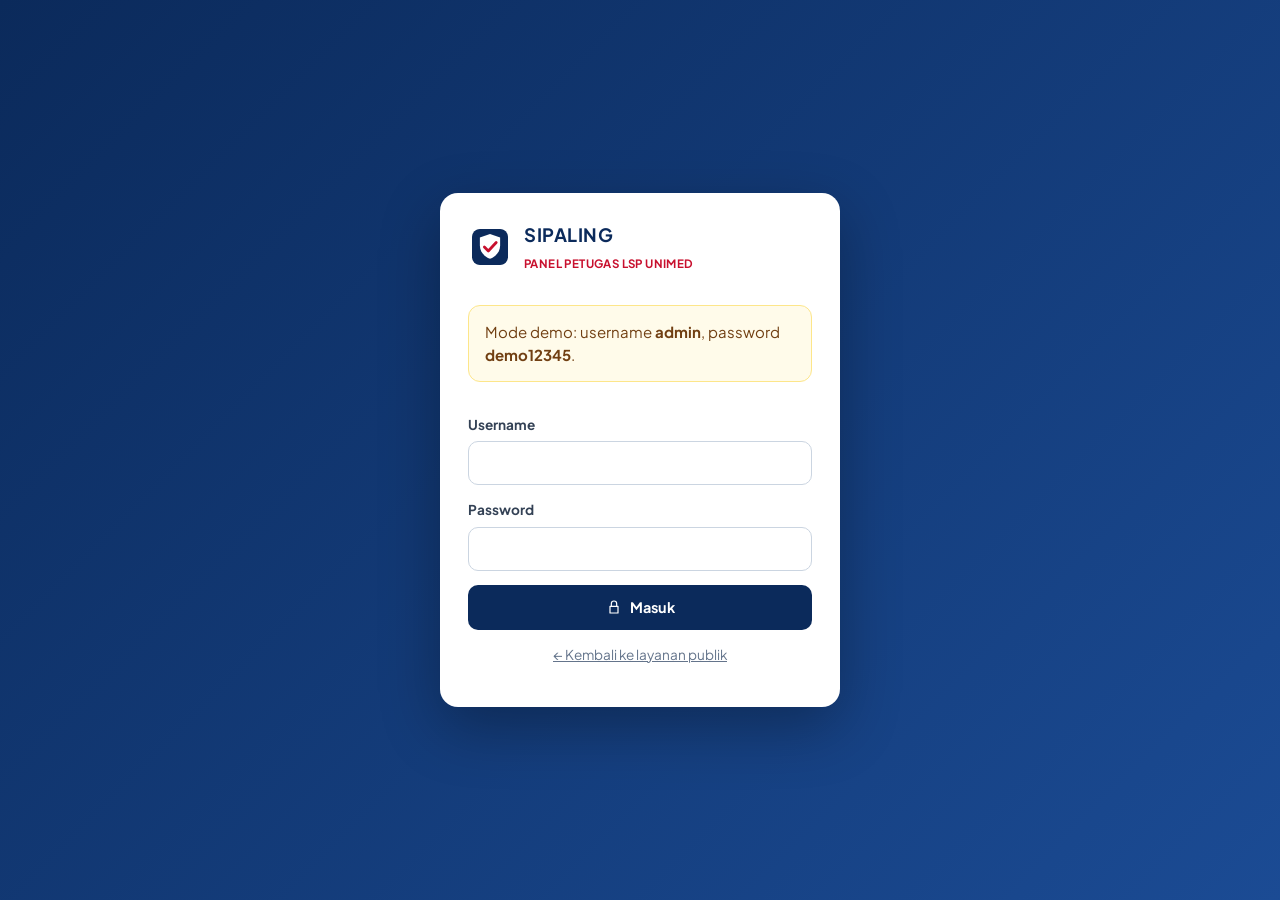
==== admin.html @ cb58e129 "SIPALING LSP UNIMED: frontend GitHub Pages + backend Apps Script Layanan publik dan panel petugas ya" ====
<!doctype html>
<html lang="id">
<head>
  <meta charset="utf-8">
  <meta name="viewport" content="width=device-width, initial-scale=1">
  <title>Panel Petugas · SIPALING LSP UNIMED</title>
  <meta name="robots" content="noindex">
  <link rel="icon" href="assets/img/logo.svg" type="image/svg+xml">
  <link rel="preconnect" href="https://fonts.googleapis.com">
  <link rel="preconnect" href="https://fonts.gstatic.com" crossorigin>
  <link href="https://fonts.googleapis.com/css2?family=Plus+Jakarta+Sans:wght@400;500;600;700;800&display=swap" rel="stylesheet">
  <link rel="stylesheet" href="assets/css/style.css">
</head>
<body>
  <div id="app"></div>
  <script src="assets/js/config.js"></script>
  <script src="assets/js/mock.js"></script>
  <script src="assets/js/core.js"></script>
  <script src="assets/js/admin.js"></script>
</body>
</html>
---- assets/css/style.css ----
/* SIPALING LSP UNIMED — gaya tampilan */
:root {
  --navy: #0b2a5b;
  --navy-2: #123a78;
  --navy-3: #1b4b94;
  --red: #c8102e;
  --gold: #f2a900;
  --ink: #0f172a;
  --ink-2: #334155;
  --muted: #64748b;
  --line: #e2e8f0;
  --bg: #f4f6fb;
  --card: #ffffff;
  --ok: #15803d;
  --ok-bg: #dcfce7;
  --warn: #b45309;
  --warn-bg: #fef3c7;
  --bad: #b91c1c;
  --bad-bg: #fee2e2;
  --info: #1d4ed8;
  --info-bg: #dbeafe;
  --radius: 14px;
  --shadow: 0 1px 2px rgba(15, 23, 42, .06), 0 4px 16px rgba(15, 23, 42, .05);
  --side: 270px;
}

* { box-sizing: border-box; }
html, body { margin: 0; }
body {
  font-family: 'Plus Jakarta Sans', system-ui, -apple-system, 'Segoe UI', sans-serif;
  background: var(--bg);
  color: var(--ink);
  font-size: 15px;
  line-height: 1.55;
  -webkit-font-smoothing: antialiased;
}
a { color: var(--navy-3); }
img { max-width: 100%; }
h1, h2, h3, h4 { line-height: 1.25; margin: 0 0 .5em; }
h1 { font-size: 1.6rem; }
h2 { font-size: 1.25rem; }
h3 { font-size: 1.05rem; }
p { margin: 0 0 .8em; }
small, .muted { color: var(--muted); }
.mono { font-family: ui-monospace, 'SFMono-Regular', Menlo, Consolas, monospace; }
hr { border: 0; border-top: 1px solid var(--line); margin: 20px 0; }

/* ---------- Kerangka ---------- */
.sidebar {
  position: fixed; inset: 0 auto 0 0; width: var(--side);
  background: linear-gradient(180deg, var(--navy) 0%, #0a2350 100%);
  color: #dbe4f5; display: flex; flex-direction: column; z-index: 40;
  transition: transform .25s ease;
}
.brand { display: flex; gap: 12px; align-items: center; padding: 20px 20px 16px; border-bottom: 1px solid rgba(255,255,255,.08); }
.brand img { width: 44px; height: 44px; border-radius: 10px; background: #fff; padding: 4px; object-fit: contain; }
.brand b { display: block; color: #fff; font-size: 1.15rem; letter-spacing: .5px; }
.brand span { font-size: .72rem; color: var(--gold); font-weight: 700; letter-spacing: .4px; text-transform: uppercase; }
.nav { overflow-y: auto; padding: 10px 12px 24px; flex: 1; }
.nav-group { font-size: .68rem; font-weight: 800; letter-spacing: 1px; color: #8ea3c7; text-transform: uppercase; padding: 16px 10px 6px; }
.nav a {
  display: flex; align-items: center; gap: 10px; padding: 9px 12px; margin: 2px 0;
  color: #dbe4f5; text-decoration: none; border-radius: 10px; font-size: .9rem; font-weight: 500;
}
.nav a svg { width: 18px; height: 18px; flex: none; opacity: .85; }
.nav a:hover { background: rgba(255,255,255,.07); color: #fff; }
.nav a.active { background: var(--gold); color: var(--navy); font-weight: 700; }
.nav a.active svg { opacity: 1; }
.side-foot { padding: 12px 20px 18px; font-size: .75rem; color: #8ea3c7; border-top: 1px solid rgba(255,255,255,.08); }
.side-foot a { color: #fff; }

.main { margin-left: var(--side); min-height: 100vh; display: flex; flex-direction: column; }
.topbar {
  position: sticky; top: 0; z-index: 30; background: rgba(255,255,255,.92); backdrop-filter: blur(8px);
  border-bottom: 1px solid var(--line); height: 60px; display: flex; align-items: center; gap: 12px; padding: 0 24px;
}
.topbar h1 { font-size: .95rem; margin: 0; letter-spacing: .6px; text-transform: uppercase; color: var(--navy); font-weight: 800; }
.topbar .spacer { flex: 1; }
.menu-btn { display: none; background: none; border: 0; padding: 8px; margin-left: -8px; cursor: pointer; color: var(--navy); }
.menu-btn svg { width: 24px; height: 24px; }
.view { padding: 24px; max-width: 1180px; width: 100%; }
.footer { margin-top: auto; padding: 18px 24px; color: var(--muted); font-size: .8rem; border-top: 1px solid var(--line); background: #fff; }
.scrim { display: none; }

.demo-flag {
  background: var(--warn-bg); color: var(--warn); font-size: .78rem; font-weight: 700;
  padding: 4px 10px; border-radius: 999px; border: 1px solid #fde68a; white-space: nowrap;
}

@media (max-width: 960px) {
  .sidebar { transform: translateX(-100%); }
  body.nav-open .sidebar { transform: none; }
  body.nav-open .scrim { display: block; position: fixed; inset: 0; background: rgba(15,23,42,.45); z-index: 35; }
  .main { margin-left: 0; }
  .menu-btn { display: inline-flex; }
  .view { padding: 16px; }
  .topbar { padding: 0 16px; }
}

/* ---------- Komponen ---------- */
.card { background: var(--card); border: 1px solid var(--line); border-radius: var(--radius); box-shadow: var(--shadow); padding: 20px; margin-bottom: 18px; }
.card > h2:first-child, .card > h3:first-child { margin-top: 0; }
.card-head { display: flex; align-items: center; justify-content: space-between; gap: 12px; flex-wrap: wrap; margin-bottom: 14px; }
.card-head h2, .card-head h3 { margin: 0; }

.hero {
  background: radial-gradient(1200px 300px at 100% 0%, rgba(242,169,0,.18), transparent 60%), linear-gradient(135deg, var(--navy) 0%, var(--navy-3) 100%);
  color: #fff; border-radius: 18px; padding: 30px 28px; margin-bottom: 18px; position: relative; overflow: hidden;
}
.hero h1 { font-size: 1.9rem; margin-bottom: 4px; letter-spacing: .3px; }
.hero h1 em { font-style: normal; color: var(--gold); }
.hero .sub { font-weight: 700; color: #c8d6f0; margin-bottom: 14px; }
.hero p { max-width: 760px; color: #e6edf9; }
.hero .actions { margin-top: 18px; display: flex; gap: 10px; flex-wrap: wrap; }

.notice { background: #fffbea; border: 1px solid #fde68a; color: #713f12; border-radius: 12px; padding: 14px 16px; margin-bottom: 18px; }
.notice.info { background: var(--info-bg); border-color: #bfdbfe; color: #1e3a8a; }
.notice.bad { background: var(--bad-bg); border-color: #fecaca; color: #7f1d1d; }
.notice.ok { background: var(--ok-bg); border-color: #bbf7d0; color: #14532d; }

.grid { display: grid; gap: 16px; }
.g2 { grid-template-columns: repeat(2, minmax(0, 1fr)); }
.g3 { grid-template-columns: repeat(3, minmax(0, 1fr)); }
.g4 { grid-template-columns: repeat(4, minmax(0, 1fr)); }
@media (max-width: 960px) { .g3, .g4 { grid-template-columns: repeat(2, minmax(0, 1fr)); } }
@media (max-width: 600px) { .g2, .g3, .g4 { grid-template-columns: 1fr; } }

.stat { background: #fff; border: 1px solid var(--line); border-radius: var(--radius); padding: 16px 18px; box-shadow: var(--shadow); position: relative; overflow: hidden; }
.stat .k { font-size: .72rem; font-weight: 800; letter-spacing: .8px; color: var(--muted); text-transform: uppercase; }
.stat .v { font-size: 1.9rem; font-weight: 800; color: var(--navy); line-height: 1.2; margin-top: 4px; }
.stat::after { content: ''; position: absolute; right: -18px; top: -18px; width: 64px; height: 64px; border-radius: 50%; background: #eef3fc; }
.stat.clickable { cursor: pointer; }
.stat.clickable:hover { border-color: var(--navy-3); }

.btn {
  display: inline-flex; align-items: center; justify-content: center; gap: 8px; font: inherit; font-weight: 700; font-size: .9rem;
  padding: 10px 16px; border-radius: 10px; border: 1px solid transparent; cursor: pointer; text-decoration: none;
  background: var(--navy); color: #fff; transition: filter .15s, transform .05s;
}
.btn:hover { filter: brightness(1.12); }
.btn:active { transform: translateY(1px); }
.btn:disabled { opacity: .55; cursor: not-allowed; }
.btn.gold { background: var(--gold); color: var(--navy); }
.btn.red { background: var(--red); }
.btn.ghost { background: #fff; color: var(--navy); border-color: var(--line); }
.btn.light { background: rgba(255,255,255,.14); color: #fff; border-color: rgba(255,255,255,.3); }
.btn.sm { padding: 6px 10px; font-size: .8rem; border-radius: 8px; }
.btn.block { width: 100%; }
.btn svg { width: 16px; height: 16px; }

.badge { display: inline-block; font-size: .74rem; font-weight: 700; padding: 3px 9px; border-radius: 999px; background: #eef2f7; color: var(--ink-2); white-space: nowrap; }
.badge.ok { background: var(--ok-bg); color: var(--ok); }
.badge.warn { background: var(--warn-bg); color: var(--warn); }
.badge.bad { background: var(--bad-bg); color: var(--bad); }
.badge.info { background: var(--info-bg); color: var(--info); }

/* Formulir */
.form { display: grid; gap: 14px; }
.form .row { display: grid; gap: 14px; grid-template-columns: repeat(2, minmax(0, 1fr)); }
.form .row.r3 { grid-template-columns: repeat(3, minmax(0, 1fr)); }
@media (max-width: 640px) { .form .row, .form .row.r3 { grid-template-columns: 1fr; } }
label.f { display: grid; gap: 6px; font-size: .85rem; font-weight: 700; color: var(--ink-2); }
label.f .req { color: var(--red); }
label.f small { font-weight: 500; }
input, select, textarea {
  font: inherit; font-size: .92rem; width: 100%; padding: 10px 12px; border: 1px solid #cbd5e1; border-radius: 10px; background: #fff; color: var(--ink);
}
input:focus, select:focus, textarea:focus { outline: 2px solid rgba(27,75,148,.25); border-color: var(--navy-3); }
textarea { min-height: 90px; resize: vertical; }
input[type=file] { padding: 8px; background: #f8fafc; }
.check { display: flex; gap: 10px; align-items: flex-start; font-size: .88rem; }
.check input { width: auto; margin-top: 4px; }
fieldset { border: 1px solid var(--line); border-radius: 12px; padding: 16px; margin: 0; }
legend { font-weight: 800; color: var(--navy); padding: 0 6px; font-size: .9rem; }

/* Tabel */
.table-wrap { overflow-x: auto; border: 1px solid var(--line); border-radius: 12px; background: #fff; }
table { width: 100%; border-collapse: collapse; font-size: .88rem; }
th, td { text-align: left; padding: 10px 12px; border-bottom: 1px solid var(--line); vertical-align: top; }
th { background: #f8fafc; font-size: .74rem; text-transform: uppercase; letter-spacing: .5px; color: var(--muted); font-weight: 800; white-space: nowrap; }
tr:last-child td { border-bottom: 0; }
tbody tr.clickable { cursor: pointer; }
tbody tr.clickable:hover { background: #f8fafc; }
.empty { text-align: center; color: var(--muted); padding: 28px; }

.toolbar { display: flex; gap: 10px; flex-wrap: wrap; align-items: center; margin-bottom: 14px; }
.toolbar input:not([type=checkbox]), .toolbar select { width: auto; min-width: 180px; flex: 1 1 180px; }
.toolbar .spacer { flex: 1; }

.tabs { display: flex; gap: 6px; flex-wrap: wrap; margin-bottom: 14px; }
.tabs button { font: inherit; font-size: .84rem; font-weight: 700; padding: 7px 12px; border-radius: 999px; border: 1px solid var(--line); background: #fff; color: var(--ink-2); cursor: pointer; }
.tabs button.on { background: var(--navy); color: #fff; border-color: var(--navy); }
.tabs button .n { opacity: .7; margin-left: 4px; }

/* Langkah SOP */
.steps { display: grid; gap: 12px; counter-reset: s; }
.step { display: grid; grid-template-columns: 44px 1fr; gap: 14px; background: #fff; border: 1px solid var(--line); border-radius: 12px; padding: 14px; }
.step .num { width: 44px; height: 44px; border-radius: 12px; background: var(--navy); color: #fff; font-weight: 800; display: grid; place-items: center; font-size: 1.05rem; }
.step h3 { margin: 0 0 4px; }
.step ol { margin: 6px 0; padding-left: 18px; color: var(--ink-2); font-size: .9rem; }
.step .meta { display: flex; gap: 8px; flex-wrap: wrap; font-size: .8rem; margin-top: 6px; }

/* Lini masa status */
.timeline { list-style: none; margin: 0; padding: 0; }
.timeline li { position: relative; padding: 0 0 18px 36px; }
.timeline li::before { content: ''; position: absolute; left: 11px; top: 26px; bottom: -2px; width: 2px; background: var(--line); }
.timeline li:last-child::before { display: none; }
.timeline .dot { position: absolute; left: 0; top: 2px; width: 24px; height: 24px; border-radius: 50%; display: grid; place-items: center; font-size: .72rem; font-weight: 800; background: #e2e8f0; color: var(--muted); }
.timeline li.done .dot { background: var(--ok); color: #fff; }
.timeline li.now .dot { background: var(--gold); color: var(--navy); box-shadow: 0 0 0 4px rgba(242,169,0,.25); }
.timeline li.fail .dot { background: var(--bad); color: #fff; }
.timeline b { display: block; }
.timeline small { display: block; }

.kv { display: grid; grid-template-columns: 170px 1fr; gap: 6px 14px; font-size: .9rem; }
.kv dt { color: var(--muted); }
.kv dd { margin: 0; font-weight: 600; word-break: break-word; }
@media (max-width: 600px) { .kv { grid-template-columns: 1fr; } .kv dd { margin-bottom: 6px; } }

.result-big { display: flex; gap: 16px; align-items: center; padding: 18px; border-radius: 12px; }
.result-big.ok { background: var(--ok-bg); color: #14532d; }
.result-big.bad { background: var(--bad-bg); color: #7f1d1d; }
.result-big.wait { background: #eef2f7; color: var(--ink-2); }
.result-big .big { font-size: 1.4rem; font-weight: 800; }

.skema-card { display: flex; flex-direction: column; gap: 8px; }
.skema-card .code { font-size: .75rem; font-weight: 800; color: var(--red); letter-spacing: .5px; }
.skema-card ul { margin: 0; padding-left: 18px; font-size: .88rem; color: var(--ink-2); }
.skema-card .foot { margin-top: auto; display: flex; gap: 8px; flex-wrap: wrap; padding-top: 8px; }

.rating { display: flex; gap: 6px; flex-wrap: wrap; }
.rating label { cursor: pointer; }
.rating input { display: none; }
.rating span { display: inline-grid; place-items: center; width: 40px; height: 40px; border-radius: 10px; border: 1px solid var(--line); font-weight: 800; background: #fff; }
.rating input:checked + span { background: var(--navy); color: #fff; border-color: var(--navy); }

/* Modal & toast */
.modal-back { position: fixed; inset: 0; background: rgba(15,23,42,.5); z-index: 60; display: flex; align-items: flex-start; justify-content: center; padding: 40px 16px; overflow-y: auto; }
.modal { background: #fff; border-radius: 16px; width: 100%; max-width: 720px; box-shadow: 0 20px 60px rgba(0,0,0,.25); }
.modal.wide { max-width: 1040px; }
.modal-head { display: flex; align-items: center; justify-content: space-between; padding: 16px 20px; border-bottom: 1px solid var(--line); gap: 12px; }
.modal-head h2 { margin: 0; font-size: 1.1rem; }
.modal-body { padding: 20px; }
.modal-close { background: none; border: 0; font-size: 1.5rem; line-height: 1; cursor: pointer; color: var(--muted); padding: 4px 8px; }

#toasts { position: fixed; right: 16px; bottom: 16px; z-index: 80; display: grid; gap: 8px; max-width: min(380px, calc(100vw - 32px)); }
.toast { background: var(--ink); color: #fff; padding: 12px 14px; border-radius: 10px; font-size: .88rem; box-shadow: 0 8px 24px rgba(0,0,0,.2); animation: tin .2s ease; }
.toast.ok { background: var(--ok); }
.toast.bad { background: var(--bad); }
@keyframes tin { from { transform: translateY(8px); opacity: 0; } }

.loading { display: flex; align-items: center; gap: 10px; color: var(--muted); padding: 30px; justify-content: center; }
.spin { width: 20px; height: 20px; border: 3px solid #cbd5e1; border-top-color: var(--navy); border-radius: 50%; animation: sp .8s linear infinite; }
@keyframes sp { to { transform: rotate(360deg); } }

.ticket { border: 2px dashed var(--navy-3); border-radius: 14px; padding: 20px; text-align: center; background: #f8fbff; }
.ticket .no { font-size: 1.6rem; font-weight: 800; color: var(--navy); letter-spacing: 1px; margin: 6px 0; }

.mini-steps { display: grid; grid-template-columns: repeat(5, minmax(0,1fr)); gap: 8px; }
.mini-steps div { background: #f8fafc; border: 1px solid var(--line); border-radius: 10px; padding: 10px; font-size: .8rem; font-weight: 600; color: var(--ink-2); }
.mini-steps b { display: block; color: var(--red); font-size: .75rem; }
@media (max-width: 760px) { .mini-steps { grid-template-columns: repeat(2, minmax(0,1fr)); } }

/* Login */
.login-wrap { min-height: 100vh; display: grid; place-items: center; padding: 20px; background: linear-gradient(135deg, var(--navy), var(--navy-3)); }
.login-card { background: #fff; border-radius: 18px; padding: 28px; width: 100%; max-width: 400px; box-shadow: 0 20px 60px rgba(0,0,0,.3); }
.login-card .brand { padding: 0 0 18px; border: 0; }
.login-card .brand b { color: var(--navy); }
.login-card .brand span { color: var(--red); }

/* Cetak */
.print-only { display: none; }
@media print {
  .sidebar, .topbar, .footer, .no-print, .modal-head, #toasts { display: none !important; }
  .main { margin: 0; }
  body { background: #fff; }
  .modal-back { position: static; background: none; padding: 0; }
  .modal { box-shadow: none; max-width: none; }
  .card { box-shadow: none; }
  .print-only { display: block; }
}
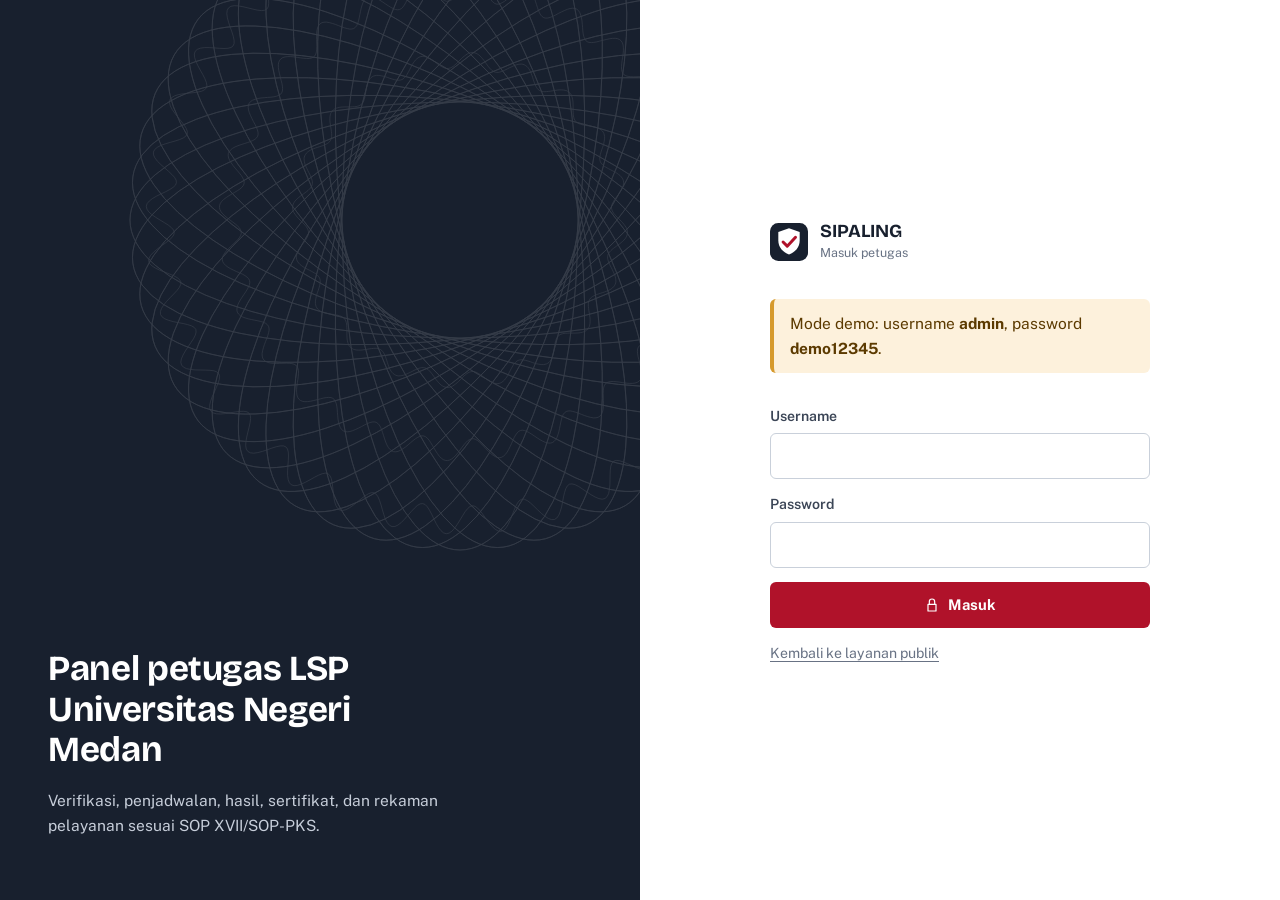
==== commit 3693c3f6: "Desain baru: navigasi atas, pola guilloche, rel 10 langkah SOP Identitas visual sendiri (merah LSP +" ====
--- a/admin.html
+++ b/admin.html
@@ -8,7 +8,7 @@
   <link rel="icon" href="assets/img/logo.svg" type="image/svg+xml">
   <link rel="preconnect" href="https://fonts.googleapis.com">
   <link rel="preconnect" href="https://fonts.gstatic.com" crossorigin>
-  <link href="https://fonts.googleapis.com/css2?family=Plus+Jakarta+Sans:wght@400;500;600;700;800&display=swap" rel="stylesheet">
+  <link href="https://fonts.googleapis.com/css2?family=Bricolage+Grotesque:opsz,wght@12..96,600;12..96,700&family=Public+Sans:wght@400;500;600;700&display=swap" rel="stylesheet">
   <link rel="stylesheet" href="assets/css/style.css">
 </head>
 <body>
--- a/assets/css/style.css
+++ b/assets/css/style.css
@@ -1,122 +1,218 @@
-/* SIPALING LSP UNIMED — gaya tampilan */
+/* SIPALING LSP UNIMED — identitas visual
+   Warna dari logo LSP Unimed (merah + tinta), pola guilloche khas dokumen sertifikat. */
 :root {
-  --navy: #0b2a5b;
-  --navy-2: #123a78;
-  --navy-3: #1b4b94;
-  --red: #c8102e;
-  --gold: #f2a900;
-  --ink: #0f172a;
-  --ink-2: #334155;
-  --muted: #64748b;
-  --line: #e2e8f0;
-  --bg: #f4f6fb;
-  --card: #ffffff;
-  --ok: #15803d;
-  --ok-bg: #dcfce7;
-  --warn: #b45309;
-  --warn-bg: #fef3c7;
-  --bad: #b91c1c;
-  --bad-bg: #fee2e2;
-  --info: #1d4ed8;
-  --info-bg: #dbeafe;
-  --radius: 14px;
-  --shadow: 0 1px 2px rgba(15, 23, 42, .06), 0 4px 16px rgba(15, 23, 42, .05);
-  --side: 270px;
+  --ink: #18202e;
+  --ink-2: #3b4556;
+  --muted: #687284;
+  --paper: #f4f5f7;
+  --white: #ffffff;
+  --line: #dce1e8;
+  --line-2: #eceff3;
+  --red: #b0122a;
+  --red-ink: #8a0e21;
+  --red-soft: #fbecee;
+  --green: #0e7a5f;
+  --green-soft: #e3f4ee;
+  --amber: #8f5200;
+  --amber-soft: #fdf1dc;
+  --blue: #1f4f99;
+  --blue-soft: #e8eef8;
+  --bad: #a3181f;
+  --bad-soft: #fbe9e9;
+  --r-sm: 6px;
+  --r: 10px;
+  --r-lg: 16px;
+  --display: 'Bricolage Grotesque', 'Public Sans', system-ui, sans-serif;
+  --body: 'Public Sans', system-ui, -apple-system, 'Segoe UI', sans-serif;
+  --wrap: 1160px;
+  --side: 256px;
 }
 
 * { box-sizing: border-box; }
 html, body { margin: 0; }
-body {
-  font-family: 'Plus Jakarta Sans', system-ui, -apple-system, 'Segoe UI', sans-serif;
-  background: var(--bg);
-  color: var(--ink);
-  font-size: 15px;
-  line-height: 1.55;
-  -webkit-font-smoothing: antialiased;
-}
-a { color: var(--navy-3); }
+body { font-family: var(--body); background: var(--paper); color: var(--ink); font-size: 15.5px; line-height: 1.6; -webkit-font-smoothing: antialiased; }
+a { color: var(--red); text-underline-offset: 3px; }
 img { max-width: 100%; }
-h1, h2, h3, h4 { line-height: 1.25; margin: 0 0 .5em; }
-h1 { font-size: 1.6rem; }
-h2 { font-size: 1.25rem; }
-h3 { font-size: 1.05rem; }
-p { margin: 0 0 .8em; }
+h1, h2, h3, h4 { font-family: var(--display); line-height: 1.15; margin: 0 0 .5em; letter-spacing: -.01em; font-weight: 700; }
+h1 { font-size: 2rem; }
+h2 { font-size: 1.35rem; }
+h3 { font-size: 1.08rem; }
+p { margin: 0 0 .9em; }
 small, .muted { color: var(--muted); }
-.mono { font-family: ui-monospace, 'SFMono-Regular', Menlo, Consolas, monospace; }
+.mono { font-variant-numeric: tabular-nums; letter-spacing: .02em; font-weight: 600; }
 hr { border: 0; border-top: 1px solid var(--line); margin: 20px 0; }
-
-/* ---------- Kerangka ---------- */
-.sidebar {
-  position: fixed; inset: 0 auto 0 0; width: var(--side);
-  background: linear-gradient(180deg, var(--navy) 0%, #0a2350 100%);
-  color: #dbe4f5; display: flex; flex-direction: column; z-index: 40;
-  transition: transform .25s ease;
-}
-.brand { display: flex; gap: 12px; align-items: center; padding: 20px 20px 16px; border-bottom: 1px solid rgba(255,255,255,.08); }
-.brand img { width: 44px; height: 44px; border-radius: 10px; background: #fff; padding: 4px; object-fit: contain; }
-.brand b { display: block; color: #fff; font-size: 1.15rem; letter-spacing: .5px; }
-.brand span { font-size: .72rem; color: var(--gold); font-weight: 700; letter-spacing: .4px; text-transform: uppercase; }
-.nav { overflow-y: auto; padding: 10px 12px 24px; flex: 1; }
-.nav-group { font-size: .68rem; font-weight: 800; letter-spacing: 1px; color: #8ea3c7; text-transform: uppercase; padding: 16px 10px 6px; }
-.nav a {
-  display: flex; align-items: center; gap: 10px; padding: 9px 12px; margin: 2px 0;
-  color: #dbe4f5; text-decoration: none; border-radius: 10px; font-size: .9rem; font-weight: 500;
-}
-.nav a svg { width: 18px; height: 18px; flex: none; opacity: .85; }
-.nav a:hover { background: rgba(255,255,255,.07); color: #fff; }
-.nav a.active { background: var(--gold); color: var(--navy); font-weight: 700; }
-.nav a.active svg { opacity: 1; }
-.side-foot { padding: 12px 20px 18px; font-size: .75rem; color: #8ea3c7; border-top: 1px solid rgba(255,255,255,.08); }
-.side-foot a { color: #fff; }
-
+:focus-visible { outline: 3px solid rgba(176, 18, 42, .35); outline-offset: 2px; }
+@media (prefers-reduced-motion: reduce) { * { animation: none !important; transition: none !important; } }
+
+/* ================= Situs publik: header atas ================= */
+.site-header { background: var(--white); border-bottom: 1px solid var(--line); position: sticky; top: 0; z-index: 40; }
+.site-header .in { max-width: var(--wrap); margin: 0 auto; padding: 0 20px; height: 68px; display: flex; align-items: center; gap: 20px; }
+.logo { display: flex; align-items: center; gap: 12px; text-decoration: none; color: var(--ink); flex: none; }
+.logo img { width: 40px; height: 40px; object-fit: contain; }
+.logo b { font-family: var(--display); font-size: 1.25rem; letter-spacing: -.01em; display: block; line-height: 1; }
+.logo span { font-size: .78rem; color: var(--muted); display: block; margin-top: 3px; }
+.topnav { display: flex; gap: 2px; margin-left: auto; align-items: center; }
+.topnav > .grp { position: relative; }
+.topnav > .grp > button, .topnav > a {
+  font: inherit; font-size: .92rem; font-weight: 600; color: var(--ink-2); background: none; border: 0; cursor: pointer;
+  padding: 8px 12px; border-radius: var(--r-sm); text-decoration: none; display: inline-flex; align-items: center; gap: 6px;
+}
+.topnav > .grp > button:hover, .topnav > a:hover { background: var(--paper); color: var(--ink); }
+.topnav > .grp.cur > button, .topnav > a.cur { color: var(--red); }
+.topnav > .grp > button svg { width: 14px; height: 14px; transition: transform .15s; }
+.topnav > .grp.open > button svg { transform: rotate(180deg); }
+.drop { position: absolute; top: calc(100% + 8px); left: 0; min-width: 270px; background: var(--white); border: 1px solid var(--line); border-radius: var(--r); box-shadow: 0 18px 40px -12px rgba(24, 32, 46, .28); padding: 6px; display: none; }
+.grp.open .drop { display: block; }
+.drop a { display: flex; gap: 12px; align-items: flex-start; padding: 10px 12px; border-radius: var(--r-sm); text-decoration: none; color: var(--ink); }
+.drop a:hover, .drop a.cur { background: var(--red-soft); }
+.drop a svg { width: 18px; height: 18px; color: var(--red); flex: none; margin-top: 2px; }
+.drop a b { display: block; font-size: .92rem; }
+.drop a small { display: block; font-size: .8rem; line-height: 1.35; }
+.btn-track { flex: none; }
+.menu-btn { display: none; background: none; border: 1px solid var(--line); border-radius: var(--r-sm); padding: 8px; cursor: pointer; color: var(--ink); margin-left: auto; }
+.menu-btn svg { width: 22px; height: 22px; display: block; }
+
+.demo-bar { background: var(--amber-soft); color: var(--amber); font-size: .84rem; text-align: center; padding: 6px 16px; border-bottom: 1px solid #f3dcb1; }
+
+@media (max-width: 1020px) {
+  .topnav, .site-header .btn-track { display: none; }
+  .menu-btn { display: inline-flex; }
+  body.nav-open .topnav {
+    display: flex; flex-direction: column; align-items: stretch; position: fixed; inset: 68px 0 0 0; background: var(--white);
+    padding: 12px 16px 40px; overflow-y: auto; gap: 4px; margin: 0;
+  }
+  body.nav-open .topnav > .grp > button { display: none; }
+  body.nav-open .drop { display: block; position: static; box-shadow: none; border: 0; padding: 0 0 8px; min-width: 0; }
+  body.nav-open .grp::before { content: attr(data-label); display: block; font-family: var(--display); font-weight: 700; color: var(--muted); padding: 14px 12px 4px; font-size: .9rem; }
+}
+
+.page { max-width: var(--wrap); margin: 0 auto; padding: 28px 20px 48px; }
+.page-head { max-width: var(--wrap); margin: 0 auto; padding: 36px 20px 4px; }
+.page-head h1 { font-size: clamp(1.7rem, 3.4vw, 2.4rem); margin-bottom: 6px; }
+.page-head p { color: var(--muted); max-width: 68ch; margin: 0; }
+.crumb { font-size: .85rem; color: var(--muted); margin-bottom: 10px; }
+.crumb a { color: var(--muted); }
+
+/* ---------- Hero beranda dengan pola guilloche ---------- */
+.hero-wrap { background: var(--white); border-bottom: 1px solid var(--line); position: relative; overflow: hidden; }
+.guilloche { position: absolute; right: -180px; top: -140px; width: 760px; height: 760px; color: var(--red); opacity: .16; pointer-events: none; }
+.hero { max-width: var(--wrap); margin: 0 auto; padding: 56px 20px 40px; display: grid; grid-template-columns: 1.25fr 1fr; gap: 48px; align-items: center; position: relative; }
+.hero h1 { font-size: clamp(2.1rem, 4.6vw, 3.4rem); line-height: 1.04; letter-spacing: -.025em; max-width: 15ch; margin-bottom: 18px; }
+.hero .lead { font-size: 1.08rem; color: var(--ink-2); max-width: 54ch; }
+.hero .actions { display: flex; gap: 10px; flex-wrap: wrap; margin-top: 22px; }
+.track-card { background: var(--white); border: 1px solid var(--line); border-radius: var(--r-lg); padding: 22px; box-shadow: 0 24px 50px -28px rgba(24, 32, 46, .35); position: relative; }
+.track-card::before { content: ''; position: absolute; left: 22px; right: 22px; top: 0; height: 4px; background: var(--red); border-radius: 0 0 4px 4px; }
+.track-card h2 { font-size: 1.2rem; margin-bottom: 4px; }
+.track-card p { color: var(--muted); font-size: .9rem; }
+@media (max-width: 860px) { .hero { grid-template-columns: 1fr; padding-top: 36px; gap: 28px; } .guilloche { width: 520px; height: 520px; right: -220px; top: -120px; } }
+
+/* Rel perjalanan sertifikasi (10 langkah SOP) */
+.rail-wrap { max-width: var(--wrap); margin: 0 auto; padding: 0 20px 36px; position: relative; }
+.rail-title { display: flex; justify-content: space-between; align-items: baseline; gap: 12px; flex-wrap: wrap; margin-bottom: 12px; }
+.rail-title h2 { margin: 0; font-size: 1.1rem; }
+.rail { list-style: none; margin: 0; padding: 0 0 6px; display: grid; grid-template-columns: repeat(10, minmax(108px, 1fr)); overflow-x: auto; scrollbar-width: thin; }
+.rail li { position: relative; padding-top: 30px; }
+.rail li::before { content: ''; position: absolute; top: 11px; left: 0; right: 0; height: 2px; background: var(--line); }
+.rail li:first-child::before { left: 12px; }
+.rail li:last-child::before { right: calc(100% - 12px); }
+.rail a { display: block; text-decoration: none; color: var(--ink); padding-right: 12px; }
+.rail .node { position: absolute; top: 0; left: 0; width: 24px; height: 24px; border-radius: 50%; background: var(--white); border: 2px solid var(--red); color: var(--red); font-size: .72rem; font-weight: 800; display: grid; place-items: center; }
+.rail a:hover .node { background: var(--red); color: #fff; }
+.rail b { display: block; font-size: .86rem; line-height: 1.3; }
+.rail small { display: block; font-size: .76rem; margin-top: 2px; }
+
+/* Angka layanan */
+.figures { display: flex; flex-wrap: wrap; border: 1px solid var(--line); border-radius: var(--r); background: var(--white); }
+.figures div { flex: 1 1 150px; padding: 16px 20px; border-left: 1px solid var(--line); }
+.figures div:first-child { border-left: 0; }
+.figures b { font-family: var(--display); font-size: 1.9rem; display: block; line-height: 1.1; }
+.figures span { color: var(--muted); font-size: .88rem; }
+@media (max-width: 600px) { .figures div { flex-basis: 50%; border-left: 0; border-top: 1px solid var(--line); } .figures div:nth-child(-n+2) { border-top: 0; } .figures div:nth-child(even) { border-left: 1px solid var(--line); } }
+
+/* Daftar jadwal dengan blok tanggal */
+.sched { list-style: none; margin: 0; padding: 0; background: var(--white); border: 1px solid var(--line); border-radius: var(--r); }
+.sched li { display: grid; grid-template-columns: 64px 1fr auto; gap: 16px; padding: 14px 16px; border-top: 1px solid var(--line-2); align-items: center; }
+.sched li:first-child { border-top: 0; }
+.date { text-align: center; border: 1px solid var(--line); border-radius: var(--r-sm); overflow: hidden; background: var(--white); }
+.date .m { background: var(--red); color: #fff; font-size: .72rem; font-weight: 700; padding: 2px 0; }
+.date .d { font-family: var(--display); font-size: 1.5rem; font-weight: 700; line-height: 1.25; }
+.date .y { font-size: .7rem; color: var(--muted); padding-bottom: 3px; }
+.sched h3 { margin: 0 0 2px; font-size: 1rem; }
+.sched .meta { color: var(--muted); font-size: .86rem; display: flex; flex-wrap: wrap; gap: 4px 14px; }
+.sched .end { text-align: right; display: grid; gap: 6px; justify-items: end; }
+.quota { font-size: .8rem; color: var(--muted); }
+.quota i { display: block; width: 110px; height: 5px; background: var(--line-2); border-radius: 3px; margin-top: 4px; overflow: hidden; }
+.quota i::after { content: ''; display: block; height: 100%; width: var(--p, 0%); background: var(--red); }
+@media (max-width: 640px) { .sched li { grid-template-columns: 56px 1fr; } .sched .end { grid-column: 1 / -1; justify-items: start; text-align: left; grid-template-columns: auto auto; align-items: center; justify-content: space-between; } }
+
+/* Daftar skema */
+.skema-list { background: var(--white); border: 1px solid var(--line); border-radius: var(--r); }
+.skema-item { padding: 18px 20px; border-top: 1px solid var(--line-2); display: grid; grid-template-columns: 1fr auto; gap: 8px 24px; }
+.skema-item:first-child { border-top: 0; }
+.skema-item h3 { margin: 0; font-size: 1.12rem; }
+.skema-item .code { color: var(--red); font-weight: 700; font-size: .84rem; }
+.skema-item .facts { display: flex; flex-wrap: wrap; gap: 6px 18px; color: var(--ink-2); font-size: .88rem; margin-top: 4px; }
+.skema-item ul { margin: 6px 0 0; padding-left: 18px; color: var(--ink-2); font-size: .9rem; }
+.skema-item .act { display: flex; flex-direction: column; gap: 8px; align-items: flex-end; }
+@media (max-width: 640px) { .skema-item { grid-template-columns: 1fr; } .skema-item .act { flex-direction: row; align-items: center; } }
+
+.site-footer { background: var(--ink); color: #c7ceda; font-size: .88rem; }
+.site-footer .in { max-width: var(--wrap); margin: 0 auto; padding: 32px 20px; display: grid; grid-template-columns: 1.4fr 1fr 1fr; gap: 28px; }
+.site-footer b { color: #fff; font-family: var(--display); font-size: 1rem; display: block; margin-bottom: 6px; }
+.site-footer a { color: #fff; }
+.site-footer ul { list-style: none; margin: 0; padding: 0; display: grid; gap: 4px; }
+@media (max-width: 760px) { .site-footer .in { grid-template-columns: 1fr; } }
+
+/* ================= Panel petugas: sidebar terang ================= */
+.sidebar { position: fixed; inset: 0 auto 0 0; width: var(--side); background: var(--white); border-right: 1px solid var(--line); display: flex; flex-direction: column; z-index: 40; transition: transform .2s ease; }
+.brand { display: flex; gap: 12px; align-items: center; padding: 18px 18px 14px; border-bottom: 1px solid var(--line); }
+.brand img { width: 38px; height: 38px; object-fit: contain; }
+.brand b { display: block; font-family: var(--display); font-size: 1.15rem; line-height: 1; }
+.brand span { display: block; font-size: .78rem; color: var(--muted); margin-top: 3px; }
+.nav { overflow-y: auto; padding: 8px 10px 20px; flex: 1; }
+.nav-group { font-size: .78rem; font-weight: 700; color: var(--muted); padding: 16px 10px 4px; }
+.nav a { display: flex; align-items: center; gap: 10px; padding: 8px 10px; margin: 1px 0; color: var(--ink-2); text-decoration: none; border-radius: var(--r-sm); font-size: .9rem; font-weight: 500; position: relative; }
+.nav a svg { width: 18px; height: 18px; flex: none; color: var(--muted); }
+.nav a:hover { background: var(--paper); color: var(--ink); }
+.nav a.active { background: var(--red-soft); color: var(--red-ink); font-weight: 700; }
+.nav a.active svg { color: var(--red); }
+.nav a.active::before { content: ''; position: absolute; left: -10px; top: 6px; bottom: 6px; width: 3px; border-radius: 0 3px 3px 0; background: var(--red); }
+.side-foot { padding: 12px 18px 16px; font-size: .8rem; color: var(--muted); border-top: 1px solid var(--line); }
+.side-foot b { color: var(--ink); }
 .main { margin-left: var(--side); min-height: 100vh; display: flex; flex-direction: column; }
-.topbar {
-  position: sticky; top: 0; z-index: 30; background: rgba(255,255,255,.92); backdrop-filter: blur(8px);
-  border-bottom: 1px solid var(--line); height: 60px; display: flex; align-items: center; gap: 12px; padding: 0 24px;
-}
-.topbar h1 { font-size: .95rem; margin: 0; letter-spacing: .6px; text-transform: uppercase; color: var(--navy); font-weight: 800; }
+.topbar { position: sticky; top: 0; z-index: 30; background: rgba(244, 245, 247, .92); backdrop-filter: blur(8px); height: 60px; display: flex; align-items: center; gap: 12px; padding: 0 28px; border-bottom: 1px solid var(--line); }
+.topbar h1 { font-size: 1.2rem; margin: 0; }
 .topbar .spacer { flex: 1; }
-.menu-btn { display: none; background: none; border: 0; padding: 8px; margin-left: -8px; cursor: pointer; color: var(--navy); }
-.menu-btn svg { width: 24px; height: 24px; }
-.view { padding: 24px; max-width: 1180px; width: 100%; }
-.footer { margin-top: auto; padding: 18px 24px; color: var(--muted); font-size: .8rem; border-top: 1px solid var(--line); background: #fff; }
+.topbar .menu-btn { margin-left: 0; }
+.view { padding: 24px 28px 48px; max-width: 1200px; width: 100%; }
 .scrim { display: none; }
-
-.demo-flag {
-  background: var(--warn-bg); color: var(--warn); font-size: .78rem; font-weight: 700;
-  padding: 4px 10px; border-radius: 999px; border: 1px solid #fde68a; white-space: nowrap;
-}
-
+.demo-flag { background: var(--amber-soft); color: var(--amber); font-size: .78rem; font-weight: 700; padding: 4px 10px; border-radius: 999px; white-space: nowrap; }
 @media (max-width: 960px) {
-  .sidebar { transform: translateX(-100%); }
+  .sidebar { transform: translateX(-100%); box-shadow: 0 0 40px rgba(0,0,0,.2); }
   body.nav-open .sidebar { transform: none; }
-  body.nav-open .scrim { display: block; position: fixed; inset: 0; background: rgba(15,23,42,.45); z-index: 35; }
+  body.nav-open .scrim { display: block; position: fixed; inset: 0; background: rgba(24, 32, 46, .45); z-index: 35; }
   .main { margin-left: 0; }
-  .menu-btn { display: inline-flex; }
+  .topbar .menu-btn { display: inline-flex; }
   .view { padding: 16px; }
   .topbar { padding: 0 16px; }
 }
-
-/* ---------- Komponen ---------- */
-.card { background: var(--card); border: 1px solid var(--line); border-radius: var(--radius); box-shadow: var(--shadow); padding: 20px; margin-bottom: 18px; }
+.welcome { display: flex; justify-content: space-between; align-items: flex-end; gap: 16px; flex-wrap: wrap; margin-bottom: 20px; }
+.welcome h2 { font-size: 1.6rem; margin: 0; }
+.welcome p { margin: 0; color: var(--muted); }
+
+/* ================= Komponen bersama ================= */
+.card { background: var(--white); border: 1px solid var(--line); border-radius: var(--r); padding: 22px; margin-bottom: 18px; }
 .card > h2:first-child, .card > h3:first-child { margin-top: 0; }
 .card-head { display: flex; align-items: center; justify-content: space-between; gap: 12px; flex-wrap: wrap; margin-bottom: 14px; }
 .card-head h2, .card-head h3 { margin: 0; }
-
-.hero {
-  background: radial-gradient(1200px 300px at 100% 0%, rgba(242,169,0,.18), transparent 60%), linear-gradient(135deg, var(--navy) 0%, var(--navy-3) 100%);
-  color: #fff; border-radius: 18px; padding: 30px 28px; margin-bottom: 18px; position: relative; overflow: hidden;
-}
-.hero h1 { font-size: 1.9rem; margin-bottom: 4px; letter-spacing: .3px; }
-.hero h1 em { font-style: normal; color: var(--gold); }
-.hero .sub { font-weight: 700; color: #c8d6f0; margin-bottom: 14px; }
-.hero p { max-width: 760px; color: #e6edf9; }
-.hero .actions { margin-top: 18px; display: flex; gap: 10px; flex-wrap: wrap; }
-
-.notice { background: #fffbea; border: 1px solid #fde68a; color: #713f12; border-radius: 12px; padding: 14px 16px; margin-bottom: 18px; }
-.notice.info { background: var(--info-bg); border-color: #bfdbfe; color: #1e3a8a; }
-.notice.bad { background: var(--bad-bg); border-color: #fecaca; color: #7f1d1d; }
-.notice.ok { background: var(--ok-bg); border-color: #bbf7d0; color: #14532d; }
+.section-title { display: flex; justify-content: space-between; align-items: baseline; gap: 12px; margin: 34px 0 14px; flex-wrap: wrap; }
+.section-title h2 { margin: 0; }
+
+.notice { background: var(--blue-soft); border-left: 4px solid var(--blue); color: #1d3561; border-radius: var(--r-sm); padding: 12px 16px; margin-bottom: 18px; }
+.notice.warn, .notice:not(.info):not(.bad):not(.ok) { background: var(--amber-soft); border-color: #d69a2d; color: #5c3a00; }
+.notice.info { background: var(--blue-soft); border-color: var(--blue); color: #1d3561; }
+.notice.bad { background: var(--bad-soft); border-color: var(--bad); color: #6d1015; }
+.notice.ok { background: var(--green-soft); border-color: var(--green); color: #0b4a3a; }
 
 .grid { display: grid; gap: 16px; }
 .g2 { grid-template-columns: repeat(2, minmax(0, 1fr)); }
@@ -125,157 +221,154 @@
 @media (max-width: 960px) { .g3, .g4 { grid-template-columns: repeat(2, minmax(0, 1fr)); } }
 @media (max-width: 600px) { .g2, .g3, .g4 { grid-template-columns: 1fr; } }
 
-.stat { background: #fff; border: 1px solid var(--line); border-radius: var(--radius); padding: 16px 18px; box-shadow: var(--shadow); position: relative; overflow: hidden; }
-.stat .k { font-size: .72rem; font-weight: 800; letter-spacing: .8px; color: var(--muted); text-transform: uppercase; }
-.stat .v { font-size: 1.9rem; font-weight: 800; color: var(--navy); line-height: 1.2; margin-top: 4px; }
-.stat::after { content: ''; position: absolute; right: -18px; top: -18px; width: 64px; height: 64px; border-radius: 50%; background: #eef3fc; }
+.stat { background: var(--white); border: 1px solid var(--line); border-radius: var(--r); padding: 14px 16px; }
+.stat .k { font-size: .84rem; color: var(--muted); }
+.stat .v { font-family: var(--display); font-size: 1.9rem; font-weight: 700; line-height: 1.2; margin-top: 2px; }
 .stat.clickable { cursor: pointer; }
-.stat.clickable:hover { border-color: var(--navy-3); }
-
-.btn {
-  display: inline-flex; align-items: center; justify-content: center; gap: 8px; font: inherit; font-weight: 700; font-size: .9rem;
-  padding: 10px 16px; border-radius: 10px; border: 1px solid transparent; cursor: pointer; text-decoration: none;
-  background: var(--navy); color: #fff; transition: filter .15s, transform .05s;
-}
-.btn:hover { filter: brightness(1.12); }
-.btn:active { transform: translateY(1px); }
+.stat.clickable:hover { border-color: var(--red); }
+
+.btn { display: inline-flex; align-items: center; justify-content: center; gap: 8px; font: inherit; font-weight: 700; font-size: .92rem; padding: 10px 18px; border-radius: var(--r-sm); border: 1px solid transparent; cursor: pointer; text-decoration: none; background: var(--red); color: #fff; transition: background .15s; }
+.btn:hover { background: var(--red-ink); }
 .btn:disabled { opacity: .55; cursor: not-allowed; }
-.btn.gold { background: var(--gold); color: var(--navy); }
-.btn.red { background: var(--red); }
-.btn.ghost { background: #fff; color: var(--navy); border-color: var(--line); }
-.btn.light { background: rgba(255,255,255,.14); color: #fff; border-color: rgba(255,255,255,.3); }
-.btn.sm { padding: 6px 10px; font-size: .8rem; border-radius: 8px; }
+.btn.dark { background: var(--ink); }
+.btn.dark:hover { background: #000; }
+.btn.ghost { background: var(--white); color: var(--ink); border-color: var(--line); }
+.btn.ghost:hover { border-color: var(--ink-2); background: var(--white); }
+.btn.gold { background: var(--red); color: #fff; }
+.btn.light { background: var(--white); color: var(--ink); border-color: var(--line); }
+.btn.red { background: var(--bad); }
+.btn.sm { padding: 6px 12px; font-size: .84rem; }
 .btn.block { width: 100%; }
 .btn svg { width: 16px; height: 16px; }
 
-.badge { display: inline-block; font-size: .74rem; font-weight: 700; padding: 3px 9px; border-radius: 999px; background: #eef2f7; color: var(--ink-2); white-space: nowrap; }
-.badge.ok { background: var(--ok-bg); color: var(--ok); }
-.badge.warn { background: var(--warn-bg); color: var(--warn); }
-.badge.bad { background: var(--bad-bg); color: var(--bad); }
-.badge.info { background: var(--info-bg); color: var(--info); }
+.badge { display: inline-block; font-size: .78rem; font-weight: 600; padding: 2px 9px; border-radius: 999px; background: var(--line-2); color: var(--ink-2); white-space: nowrap; }
+.badge.ok { background: var(--green-soft); color: var(--green); }
+.badge.warn { background: var(--amber-soft); color: var(--amber); }
+.badge.bad { background: var(--bad-soft); color: var(--bad); }
+.badge.info { background: var(--blue-soft); color: var(--blue); }
 
 /* Formulir */
 .form { display: grid; gap: 14px; }
 .form .row { display: grid; gap: 14px; grid-template-columns: repeat(2, minmax(0, 1fr)); }
 .form .row.r3 { grid-template-columns: repeat(3, minmax(0, 1fr)); }
 @media (max-width: 640px) { .form .row, .form .row.r3 { grid-template-columns: 1fr; } }
-label.f { display: grid; gap: 6px; font-size: .85rem; font-weight: 700; color: var(--ink-2); }
+label.f { display: grid; gap: 6px; font-size: .88rem; font-weight: 600; color: var(--ink-2); }
 label.f .req { color: var(--red); }
-label.f small { font-weight: 500; }
-input, select, textarea {
-  font: inherit; font-size: .92rem; width: 100%; padding: 10px 12px; border: 1px solid #cbd5e1; border-radius: 10px; background: #fff; color: var(--ink);
-}
-input:focus, select:focus, textarea:focus { outline: 2px solid rgba(27,75,148,.25); border-color: var(--navy-3); }
+label.f small { font-weight: 400; }
+input, select, textarea { font: inherit; font-size: .95rem; width: 100%; padding: 10px 12px; border: 1px solid #c9d0da; border-radius: var(--r-sm); background: var(--white); color: var(--ink); }
+input:focus, select:focus, textarea:focus { outline: 3px solid rgba(176, 18, 42, .15); border-color: var(--red); }
 textarea { min-height: 90px; resize: vertical; }
-input[type=file] { padding: 8px; background: #f8fafc; }
-.check { display: flex; gap: 10px; align-items: flex-start; font-size: .88rem; }
-.check input { width: auto; margin-top: 4px; }
-fieldset { border: 1px solid var(--line); border-radius: 12px; padding: 16px; margin: 0; }
-legend { font-weight: 800; color: var(--navy); padding: 0 6px; font-size: .9rem; }
+input[type=file] { padding: 8px; background: var(--paper); }
+.check { display: flex; gap: 10px; align-items: flex-start; font-size: .9rem; }
+.check input { width: auto; margin-top: 5px; accent-color: var(--red); }
+fieldset { border: 0; border-top: 1px solid var(--line); padding: 18px 0 0; margin: 4px 0 0; }
+legend { font-family: var(--display); font-weight: 700; font-size: 1rem; padding: 0 10px 0 0; color: var(--ink); }
 
 /* Tabel */
-.table-wrap { overflow-x: auto; border: 1px solid var(--line); border-radius: 12px; background: #fff; }
-table { width: 100%; border-collapse: collapse; font-size: .88rem; }
-th, td { text-align: left; padding: 10px 12px; border-bottom: 1px solid var(--line); vertical-align: top; }
-th { background: #f8fafc; font-size: .74rem; text-transform: uppercase; letter-spacing: .5px; color: var(--muted); font-weight: 800; white-space: nowrap; }
+.table-wrap { overflow-x: auto; border: 1px solid var(--line); border-radius: var(--r); background: var(--white); }
+table { width: 100%; border-collapse: collapse; font-size: .9rem; }
+th, td { text-align: left; padding: 10px 14px; border-bottom: 1px solid var(--line-2); vertical-align: top; }
+th { background: var(--paper); font-size: .82rem; color: var(--muted); font-weight: 600; white-space: nowrap; border-bottom: 1px solid var(--line); }
 tr:last-child td { border-bottom: 0; }
 tbody tr.clickable { cursor: pointer; }
-tbody tr.clickable:hover { background: #f8fafc; }
+tbody tr.clickable:hover { background: #fafbfc; }
 .empty { text-align: center; color: var(--muted); padding: 28px; }
 
 .toolbar { display: flex; gap: 10px; flex-wrap: wrap; align-items: center; margin-bottom: 14px; }
 .toolbar input:not([type=checkbox]), .toolbar select { width: auto; min-width: 180px; flex: 1 1 180px; }
-.toolbar .spacer { flex: 1; }
-
-.tabs { display: flex; gap: 6px; flex-wrap: wrap; margin-bottom: 14px; }
-.tabs button { font: inherit; font-size: .84rem; font-weight: 700; padding: 7px 12px; border-radius: 999px; border: 1px solid var(--line); background: #fff; color: var(--ink-2); cursor: pointer; }
-.tabs button.on { background: var(--navy); color: #fff; border-color: var(--navy); }
-.tabs button .n { opacity: .7; margin-left: 4px; }
-
-/* Langkah SOP */
-.steps { display: grid; gap: 12px; counter-reset: s; }
-.step { display: grid; grid-template-columns: 44px 1fr; gap: 14px; background: #fff; border: 1px solid var(--line); border-radius: 12px; padding: 14px; }
-.step .num { width: 44px; height: 44px; border-radius: 12px; background: var(--navy); color: #fff; font-weight: 800; display: grid; place-items: center; font-size: 1.05rem; }
+.toolbar .check { flex: none; }
+
+.tabs { display: flex; gap: 2px; flex-wrap: wrap; margin-bottom: 14px; border-bottom: 1px solid var(--line); }
+.tabs button { font: inherit; font-size: .88rem; font-weight: 600; padding: 9px 12px; border: 0; border-bottom: 2px solid transparent; background: none; color: var(--muted); cursor: pointer; margin-bottom: -1px; }
+.tabs button.on { color: var(--red-ink); border-bottom-color: var(--red); }
+.tabs button .n { margin-left: 6px; font-size: .78rem; background: var(--line-2); color: var(--ink-2); padding: 1px 7px; border-radius: 999px; }
+
+/* Langkah SOP (halaman alur) */
+.steps { list-style: none; margin: 0; padding: 0; position: relative; }
+.steps::before { content: ''; position: absolute; left: 21px; top: 10px; bottom: 10px; width: 2px; background: var(--line); }
+.step { display: grid; grid-template-columns: 44px 1fr; gap: 18px; padding: 0 0 22px; position: relative; }
+.step .num { width: 44px; height: 44px; border-radius: 50%; background: var(--white); border: 2px solid var(--red); color: var(--red); font-family: var(--display); font-weight: 700; display: grid; place-items: center; font-size: 1.05rem; position: relative; }
+.step > div:last-child { background: var(--white); border: 1px solid var(--line); border-radius: var(--r); padding: 16px 18px; }
 .step h3 { margin: 0 0 4px; }
-.step ol { margin: 6px 0; padding-left: 18px; color: var(--ink-2); font-size: .9rem; }
-.step .meta { display: flex; gap: 8px; flex-wrap: wrap; font-size: .8rem; margin-top: 6px; }
+.step ol { margin: 6px 0; padding-left: 18px; color: var(--ink-2); font-size: .92rem; }
+.step .meta { display: flex; gap: 8px; flex-wrap: wrap; font-size: .8rem; margin-top: 8px; }
 
 /* Lini masa status */
 .timeline { list-style: none; margin: 0; padding: 0; }
-.timeline li { position: relative; padding: 0 0 18px 36px; }
-.timeline li::before { content: ''; position: absolute; left: 11px; top: 26px; bottom: -2px; width: 2px; background: var(--line); }
+.timeline li { position: relative; padding: 0 0 18px 38px; }
+.timeline li::before { content: ''; position: absolute; left: 12px; top: 28px; bottom: 0; width: 2px; background: var(--line); }
+.timeline li.done::before { background: var(--green); }
 .timeline li:last-child::before { display: none; }
-.timeline .dot { position: absolute; left: 0; top: 2px; width: 24px; height: 24px; border-radius: 50%; display: grid; place-items: center; font-size: .72rem; font-weight: 800; background: #e2e8f0; color: var(--muted); }
-.timeline li.done .dot { background: var(--ok); color: #fff; }
-.timeline li.now .dot { background: var(--gold); color: var(--navy); box-shadow: 0 0 0 4px rgba(242,169,0,.25); }
-.timeline li.fail .dot { background: var(--bad); color: #fff; }
+.timeline .dot { position: absolute; left: 0; top: 1px; width: 26px; height: 26px; border-radius: 50%; display: grid; place-items: center; font-size: .74rem; font-weight: 800; background: var(--white); border: 2px solid var(--line); color: var(--muted); }
+.timeline li.done .dot { background: var(--green); border-color: var(--green); color: #fff; }
+.timeline li.now .dot { border-color: var(--red); color: var(--red); box-shadow: 0 0 0 4px var(--red-soft); }
+.timeline li.fail .dot { background: var(--bad); border-color: var(--bad); color: #fff; }
 .timeline b { display: block; }
 .timeline small { display: block; }
 
-.kv { display: grid; grid-template-columns: 170px 1fr; gap: 6px 14px; font-size: .9rem; }
+.kv { display: grid; grid-template-columns: 170px 1fr; gap: 6px 14px; font-size: .92rem; margin: 0; }
 .kv dt { color: var(--muted); }
 .kv dd { margin: 0; font-weight: 600; word-break: break-word; }
 @media (max-width: 600px) { .kv { grid-template-columns: 1fr; } .kv dd { margin-bottom: 6px; } }
 
-.result-big { display: flex; gap: 16px; align-items: center; padding: 18px; border-radius: 12px; }
-.result-big.ok { background: var(--ok-bg); color: #14532d; }
-.result-big.bad { background: var(--bad-bg); color: #7f1d1d; }
-.result-big.wait { background: #eef2f7; color: var(--ink-2); }
-.result-big .big { font-size: 1.4rem; font-weight: 800; }
-
-.skema-card { display: flex; flex-direction: column; gap: 8px; }
-.skema-card .code { font-size: .75rem; font-weight: 800; color: var(--red); letter-spacing: .5px; }
-.skema-card ul { margin: 0; padding-left: 18px; font-size: .88rem; color: var(--ink-2); }
-.skema-card .foot { margin-top: auto; display: flex; gap: 8px; flex-wrap: wrap; padding-top: 8px; }
+.result-big { display: flex; gap: 16px; align-items: center; padding: 20px; border-radius: var(--r); }
+.result-big svg { width: 36px; height: 36px; flex: none; }
+.result-big.ok { background: var(--green-soft); color: #0b4a3a; }
+.result-big.bad { background: var(--bad-soft); color: #6d1015; }
+.result-big.wait { background: var(--paper); color: var(--ink-2); }
+.result-big .big { font-family: var(--display); font-size: 1.5rem; font-weight: 700; }
 
 .rating { display: flex; gap: 6px; flex-wrap: wrap; }
 .rating label { cursor: pointer; }
-.rating input { display: none; }
-.rating span { display: inline-grid; place-items: center; width: 40px; height: 40px; border-radius: 10px; border: 1px solid var(--line); font-weight: 800; background: #fff; }
-.rating input:checked + span { background: var(--navy); color: #fff; border-color: var(--navy); }
+.rating input { position: absolute; opacity: 0; width: 1px; height: 1px; }
+.rating span { display: inline-grid; place-items: center; width: 42px; height: 42px; border-radius: var(--r-sm); border: 1px solid var(--line); font-weight: 700; background: var(--white); }
+.rating input:focus-visible + span { outline: 3px solid rgba(176, 18, 42, .35); }
+.rating input:checked + span { background: var(--red); color: #fff; border-color: var(--red); }
 
 /* Modal & toast */
-.modal-back { position: fixed; inset: 0; background: rgba(15,23,42,.5); z-index: 60; display: flex; align-items: flex-start; justify-content: center; padding: 40px 16px; overflow-y: auto; }
-.modal { background: #fff; border-radius: 16px; width: 100%; max-width: 720px; box-shadow: 0 20px 60px rgba(0,0,0,.25); }
-.modal.wide { max-width: 1040px; }
-.modal-head { display: flex; align-items: center; justify-content: space-between; padding: 16px 20px; border-bottom: 1px solid var(--line); gap: 12px; }
-.modal-head h2 { margin: 0; font-size: 1.1rem; }
-.modal-body { padding: 20px; }
-.modal-close { background: none; border: 0; font-size: 1.5rem; line-height: 1; cursor: pointer; color: var(--muted); padding: 4px 8px; }
+.modal-back { position: fixed; inset: 0; background: rgba(24, 32, 46, .5); z-index: 60; display: flex; align-items: flex-start; justify-content: center; padding: 40px 16px; overflow-y: auto; }
+.modal { background: var(--white); border-radius: var(--r-lg); width: 100%; max-width: 720px; box-shadow: 0 30px 70px rgba(0, 0, 0, .3); }
+.modal.wide { max-width: 1060px; }
+.modal-head { display: flex; align-items: center; justify-content: space-between; padding: 16px 22px; border-bottom: 1px solid var(--line); gap: 12px; }
+.modal-head h2 { margin: 0; font-size: 1.15rem; }
+.modal-body { padding: 22px; background: var(--paper); border-radius: 0 0 var(--r-lg) var(--r-lg); }
+.modal-close { background: none; border: 0; font-size: 1.6rem; line-height: 1; cursor: pointer; color: var(--muted); padding: 2px 8px; }
+details.card summary { cursor: pointer; list-style: revert; }
 
 #toasts { position: fixed; right: 16px; bottom: 16px; z-index: 80; display: grid; gap: 8px; max-width: min(380px, calc(100vw - 32px)); }
-.toast { background: var(--ink); color: #fff; padding: 12px 14px; border-radius: 10px; font-size: .88rem; box-shadow: 0 8px 24px rgba(0,0,0,.2); animation: tin .2s ease; }
-.toast.ok { background: var(--ok); }
+.toast { background: var(--ink); color: #fff; padding: 12px 16px; border-radius: var(--r-sm); font-size: .9rem; box-shadow: 0 10px 30px rgba(0, 0, 0, .25); animation: tin .18s ease; }
+.toast.ok { background: var(--green); }
 .toast.bad { background: var(--bad); }
 @keyframes tin { from { transform: translateY(8px); opacity: 0; } }
 
 .loading { display: flex; align-items: center; gap: 10px; color: var(--muted); padding: 30px; justify-content: center; }
-.spin { width: 20px; height: 20px; border: 3px solid #cbd5e1; border-top-color: var(--navy); border-radius: 50%; animation: sp .8s linear infinite; }
+.spin { width: 20px; height: 20px; border: 3px solid var(--line); border-top-color: var(--red); border-radius: 50%; animation: sp .8s linear infinite; }
 @keyframes sp { to { transform: rotate(360deg); } }
 
-.ticket { border: 2px dashed var(--navy-3); border-radius: 14px; padding: 20px; text-align: center; background: #f8fbff; }
-.ticket .no { font-size: 1.6rem; font-weight: 800; color: var(--navy); letter-spacing: 1px; margin: 6px 0; }
-
-.mini-steps { display: grid; grid-template-columns: repeat(5, minmax(0,1fr)); gap: 8px; }
-.mini-steps div { background: #f8fafc; border: 1px solid var(--line); border-radius: 10px; padding: 10px; font-size: .8rem; font-weight: 600; color: var(--ink-2); }
-.mini-steps b { display: block; color: var(--red); font-size: .75rem; }
-@media (max-width: 760px) { .mini-steps { grid-template-columns: repeat(2, minmax(0,1fr)); } }
-
-/* Login */
-.login-wrap { min-height: 100vh; display: grid; place-items: center; padding: 20px; background: linear-gradient(135deg, var(--navy), var(--navy-3)); }
-.login-card { background: #fff; border-radius: 18px; padding: 28px; width: 100%; max-width: 400px; box-shadow: 0 20px 60px rgba(0,0,0,.3); }
-.login-card .brand { padding: 0 0 18px; border: 0; }
-.login-card .brand b { color: var(--navy); }
-.login-card .brand span { color: var(--red); }
+.ticket { border: 1px solid var(--line); border-radius: var(--r); padding: 26px 20px; text-align: center; background: var(--white); position: relative; overflow: hidden; }
+.ticket::before { content: ''; position: absolute; inset: 0 0 auto 0; height: 4px; background: var(--red); }
+.ticket .no { font-family: var(--display); font-size: 2rem; font-weight: 700; letter-spacing: .02em; margin: 8px 0 12px; }
+
+/* Login petugas */
+.login-wrap { min-height: 100vh; display: grid; grid-template-columns: 1fr 1fr; background: var(--white); }
+.login-art { background: var(--ink); color: #fff; position: relative; overflow: hidden; display: flex; flex-direction: column; justify-content: flex-end; padding: 48px; }
+.login-art .guilloche { color: #fff; opacity: .12; right: -200px; top: -160px; }
+.login-art h1 { font-size: 2.2rem; max-width: 14ch; position: relative; }
+.login-art p { color: #c7ceda; max-width: 44ch; position: relative; }
+.login-side { display: grid; place-items: center; padding: 32px 20px; }
+.login-card { width: 100%; max-width: 380px; }
+.login-card .brand { padding: 0 0 22px; border: 0; }
+@media (max-width: 820px) { .login-wrap { grid-template-columns: 1fr; } .login-art { display: none; } }
 
 /* Cetak */
 .print-only { display: none; }
 @media print {
-  .sidebar, .topbar, .footer, .no-print, .modal-head, #toasts { display: none !important; }
+  .sidebar, .topbar, .site-header, .site-footer, .no-print, .modal-head, #toasts, .demo-bar { display: none !important; }
   .main { margin: 0; }
   body { background: #fff; }
   .modal-back { position: static; background: none; padding: 0; }
   .modal { box-shadow: none; max-width: none; }
-  .card { box-shadow: none; }
+  .modal-body { background: #fff; }
   .print-only { display: block; }
 }
+.card-head .badge { white-space: normal; }
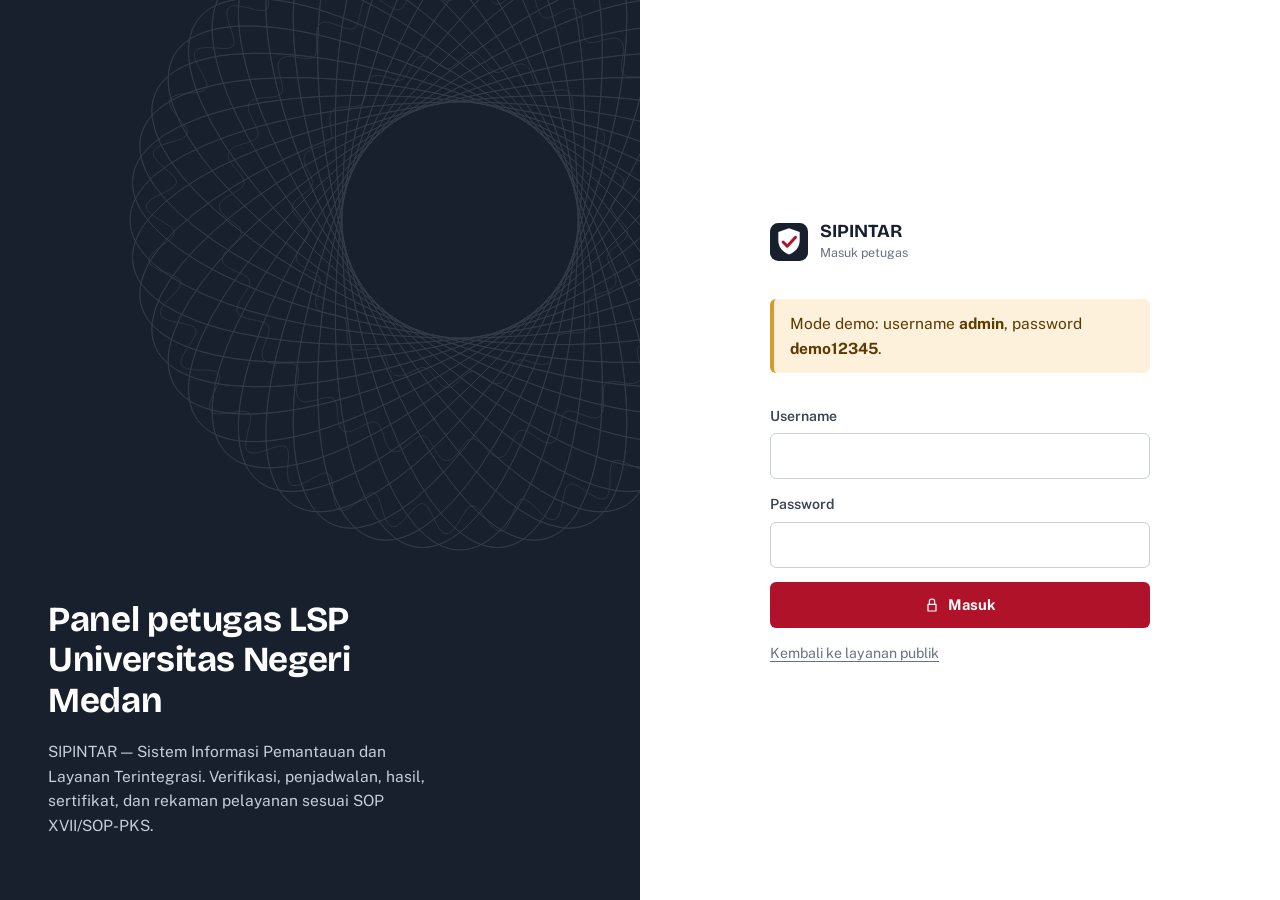
==== commit 588a0df0: "Ganti nama aplikasi menjadi SIPINTAR SIPINTAR: Sistem Informasi Pemantauan dan Layanan Terintegrasi " ====
--- a/admin.html
+++ b/admin.html
@@ -3,7 +3,7 @@
 <head>
   <meta charset="utf-8">
   <meta name="viewport" content="width=device-width, initial-scale=1">
-  <title>Panel Petugas · SIPALING LSP UNIMED</title>
+  <title>Panel Petugas · SIPINTAR LSP UNIMED</title>
   <meta name="robots" content="noindex">
   <link rel="icon" href="assets/img/logo.svg" type="image/svg+xml">
   <link rel="preconnect" href="https://fonts.googleapis.com">
--- a/assets/css/style.css
+++ b/assets/css/style.css
@@ -1,4 +1,4 @@
-/* SIPALING LSP UNIMED — identitas visual
+/* SIPINTAR LSP UNIMED — identitas visual
    Warna dari logo LSP Unimed (merah + tinta), pola guilloche khas dokumen sertifikat. */
 :root {
   --ink: #18202e;
@@ -252,7 +252,9 @@
 .form .row { display: grid; gap: 14px; grid-template-columns: repeat(2, minmax(0, 1fr)); }
 .form .row.r3 { grid-template-columns: repeat(3, minmax(0, 1fr)); }
 @media (max-width: 640px) { .form .row, .form .row.r3 { grid-template-columns: 1fr; } }
-label.f { display: grid; gap: 6px; font-size: .88rem; font-weight: 600; color: var(--ink-2); }
+label.f { display: block; font-size: .88rem; font-weight: 600; color: var(--ink-2); }
+label.f > input, label.f > select, label.f > textarea { display: block; margin-top: 6px; }
+label.f > small { display: block; margin-top: 4px; }
 label.f .req { color: var(--red); }
 label.f small { font-weight: 400; }
 input, select, textarea { font: inherit; font-size: .95rem; width: 100%; padding: 10px 12px; border: 1px solid #c9d0da; border-radius: var(--r-sm); background: var(--white); color: var(--ink); }
@@ -286,7 +288,7 @@
 /* Langkah SOP (halaman alur) */
 .steps { list-style: none; margin: 0; padding: 0; position: relative; }
 .steps::before { content: ''; position: absolute; left: 21px; top: 10px; bottom: 10px; width: 2px; background: var(--line); }
-.step { display: grid; grid-template-columns: 44px 1fr; gap: 18px; padding: 0 0 22px; position: relative; }
+.step { display: grid; grid-template-columns: 44px minmax(0, 1fr); gap: 18px; padding: 0 0 22px; position: relative; }
 .step .num { width: 44px; height: 44px; border-radius: 50%; background: var(--white); border: 2px solid var(--red); color: var(--red); font-family: var(--display); font-weight: 700; display: grid; place-items: center; font-size: 1.05rem; position: relative; }
 .step > div:last-child { background: var(--white); border: 1px solid var(--line); border-radius: var(--r); padding: 16px 18px; }
 .step h3 { margin: 0 0 4px; }
@@ -372,3 +374,6 @@
   .print-only { display: block; }
 }
 .card-head .badge { white-space: normal; }
+.step .meta .badge { white-space: normal; }
+@media (max-width: 600px) { .steps::before { left: 15px; } .step { grid-template-columns: 32px minmax(0, 1fr); gap: 12px; } .step .num { width: 32px; height: 32px; font-size: .9rem; } }
+td.mono { white-space: nowrap; }
